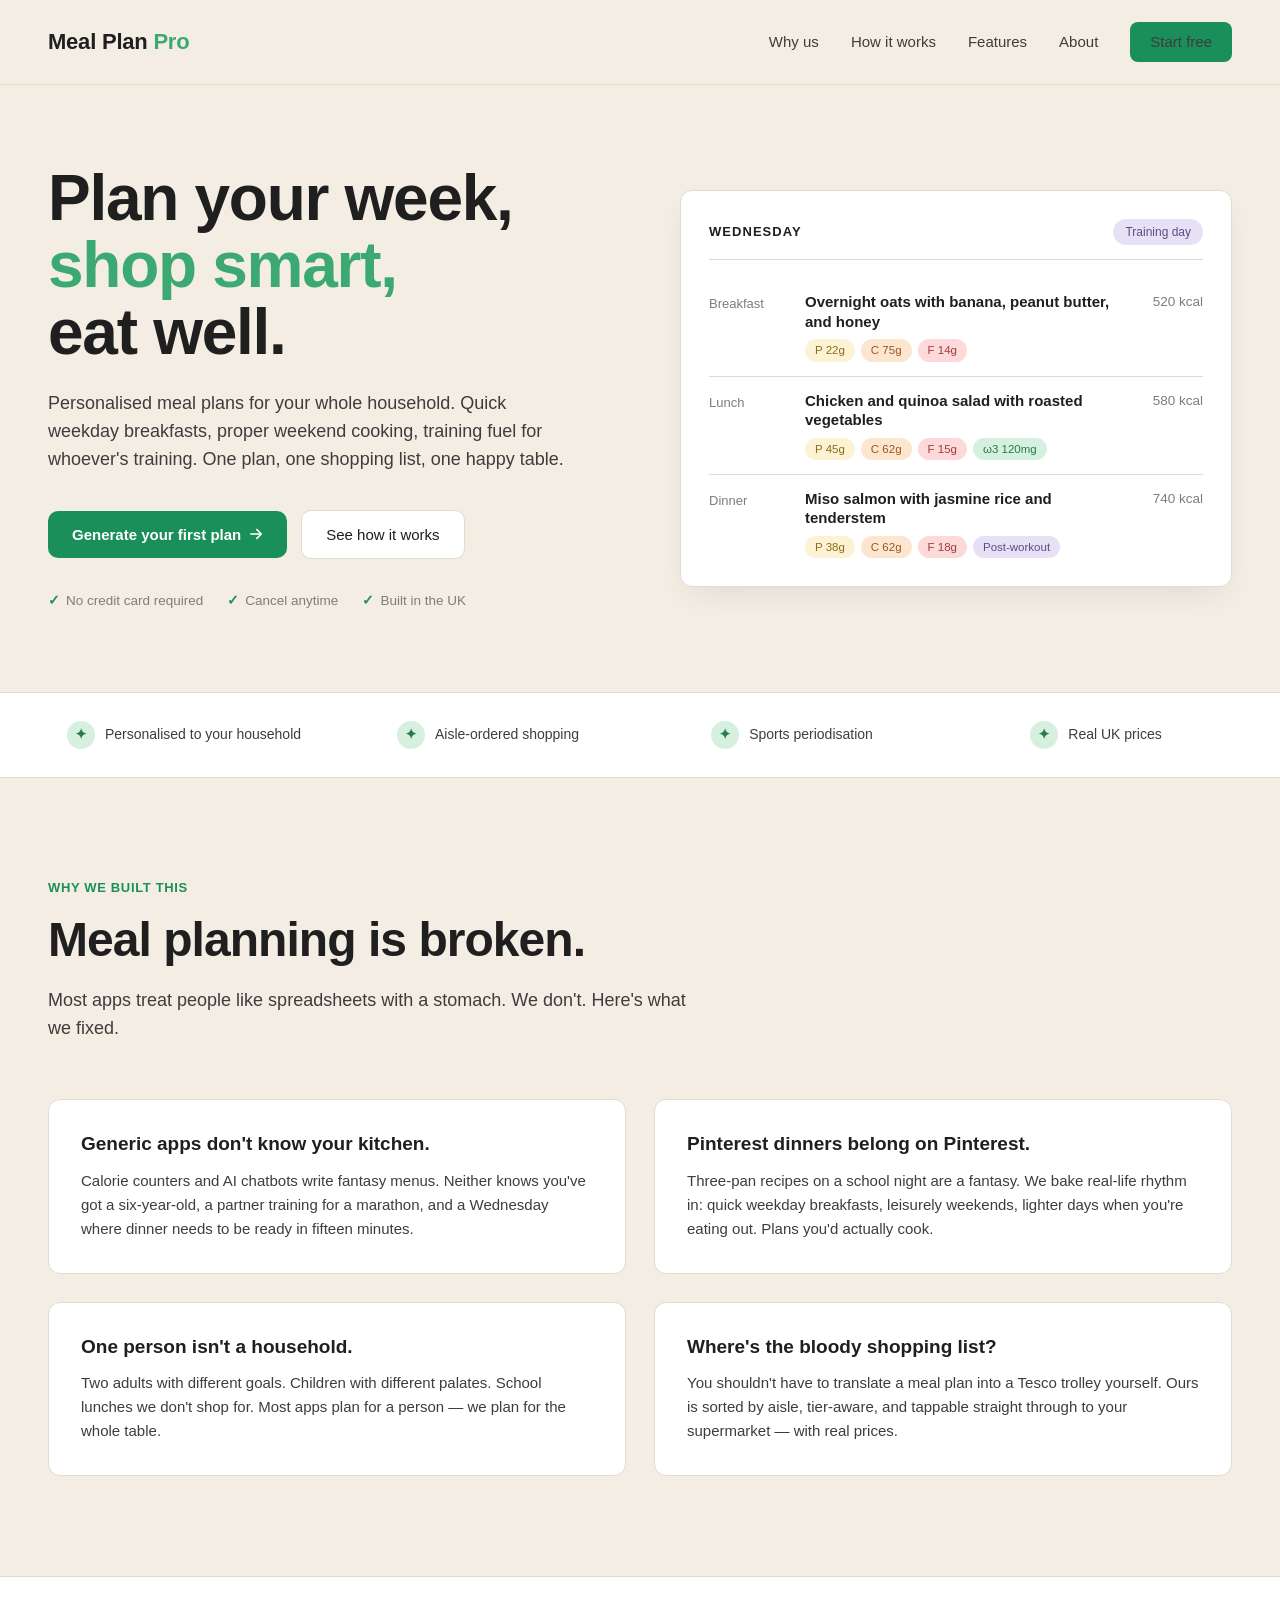
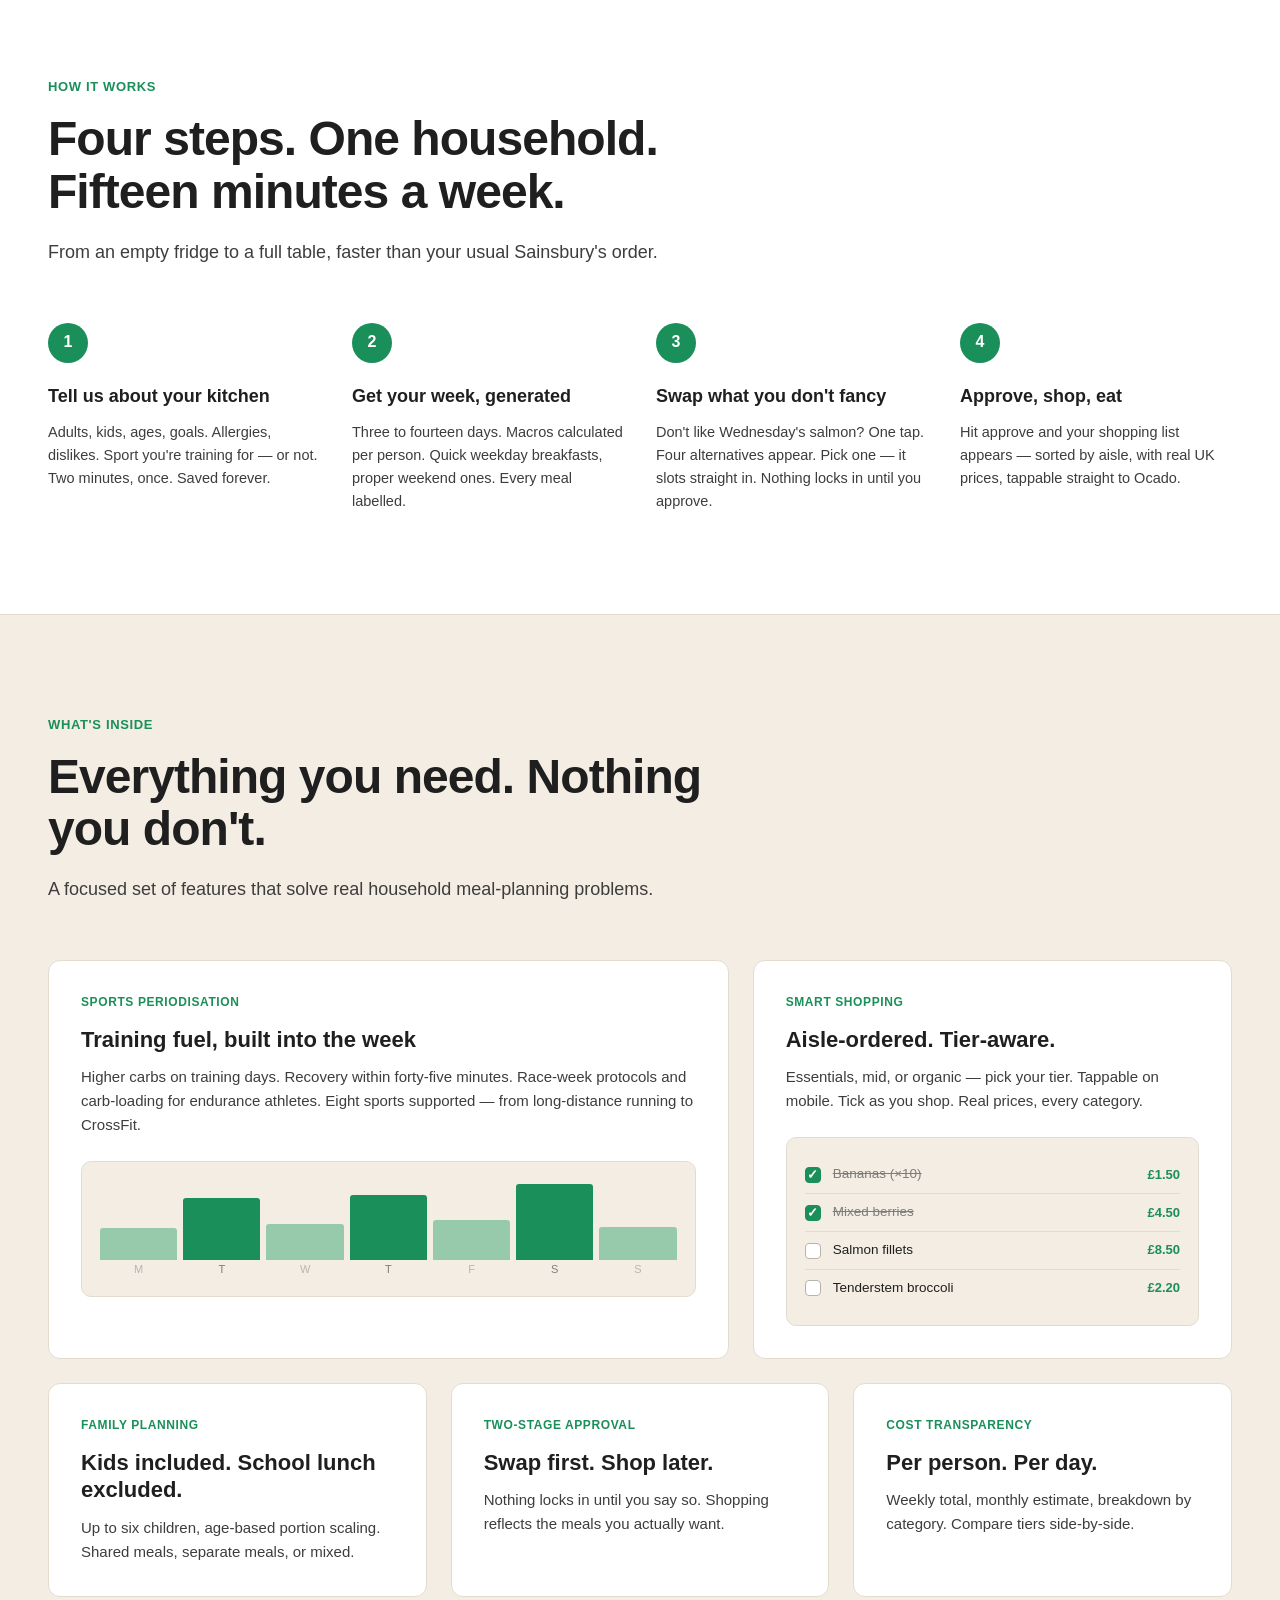
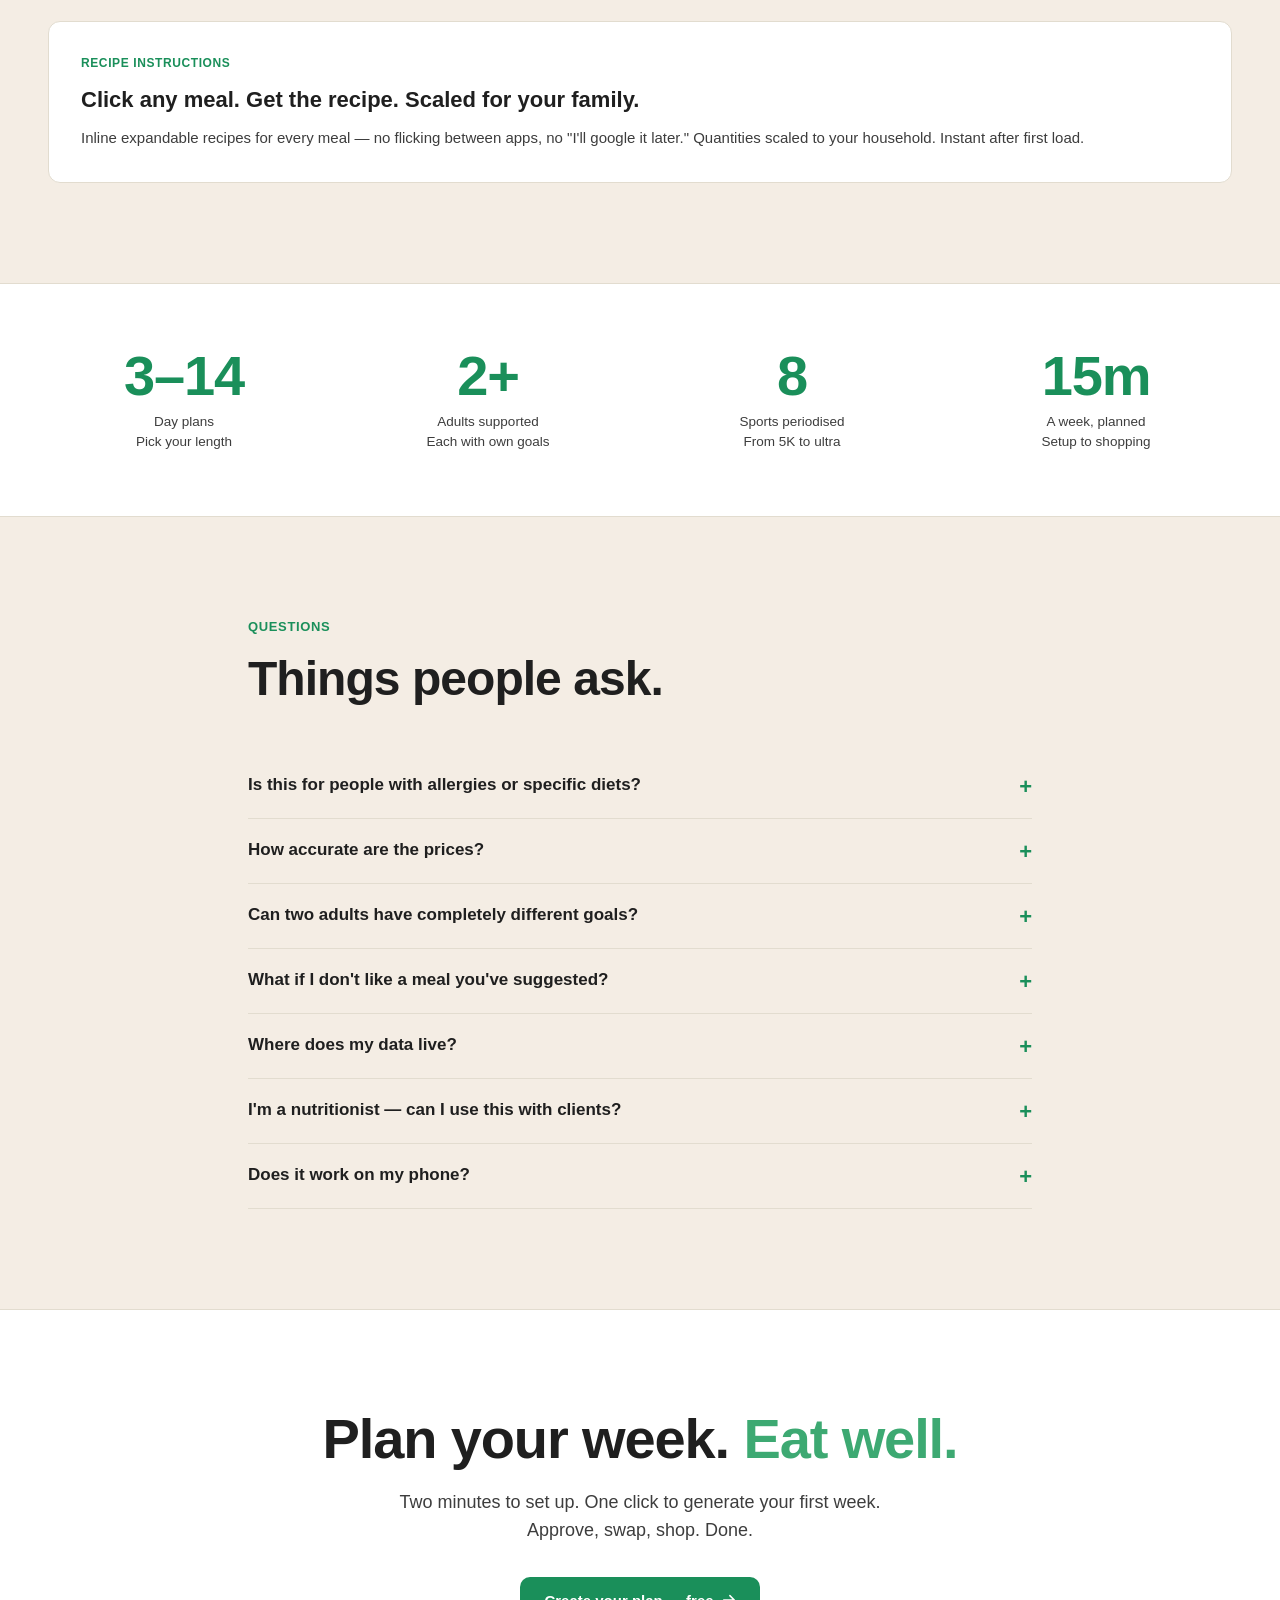
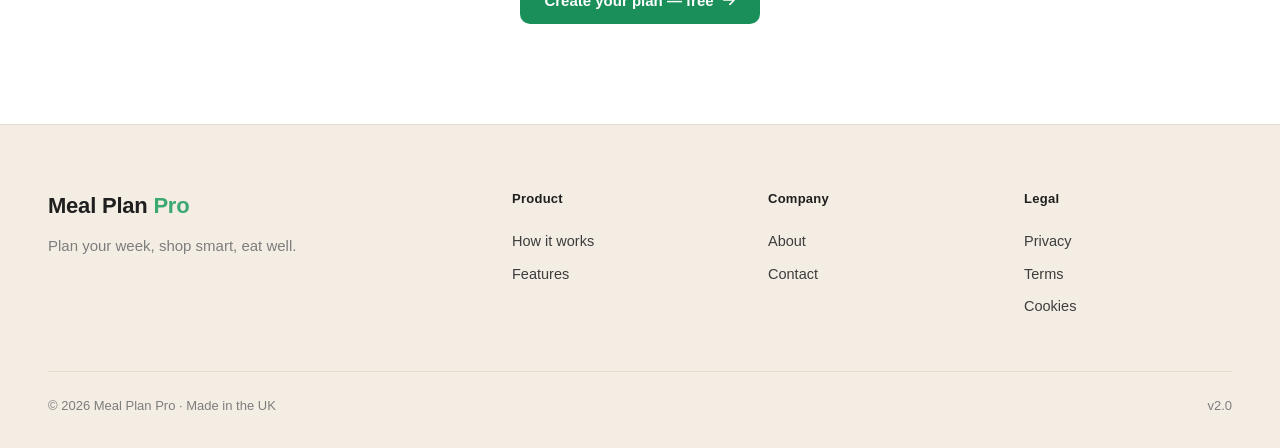
==== index.html @ d44e3ed5 "Add files via upload Initial Marketing Site" ====
<!DOCTYPE html>
<html lang="en-GB">
<head>
<meta charset="UTF-8">
<meta name="viewport" content="width=device-width, initial-scale=1.0">
<title>Meal Plan Pro — Plan your week, shop smart, eat well</title>
<style>
  :root {
    --green-primary: #1a8f5a;
    --green-primary-dark: #15784a;
    --green-accent: #3da972;
    --cream: #f4ede4;
    --cream-deep: #ebe1d2;
    --white: #ffffff;
    --ink: #1f1f1f;
    --ink-soft: #3d3d3d;
    --grey: #7d7d7d;
    --grey-light: #b8b3a9;
    --rule: #e2dccf;
    --chip-protein: #fdf3d4;
    --chip-protein-text: #8a6d1a;
    --chip-carbs: #fde6cf;
    --chip-carbs-text: #9b561e;
    --chip-fat: #fdd9d9;
    --chip-fat-text: #9c3e3e;
    --chip-omega: #d6f0e0;
    --chip-omega-text: #2a7a4d;
    --chip-tag: #e6e1f5;
    --chip-tag-text: #5b4d8a;
  }

  * { box-sizing: border-box; margin: 0; padding: 0; }
  html { scroll-behavior: smooth; }

  body {
    font-family: "Segoe UI", -apple-system, BlinkMacSystemFont, "Helvetica Neue", Arial, sans-serif;
    background: var(--cream);
    color: var(--ink);
    line-height: 1.55;
    font-size: 16px;
    overflow-x: hidden;
  }

  header {
    border-bottom: 1px solid var(--rule);
    padding: 22px 48px;
    display: flex;
    justify-content: space-between;
    align-items: center;
    position: sticky;
    top: 0;
    z-index: 50;
    backdrop-filter: blur(8px);
    background: rgba(244, 237, 228, 0.94);
  }

  .logo {
    font-size: 22px;
    font-weight: 700;
    letter-spacing: -0.01em;
    color: var(--ink);
    text-decoration: none;
  }
  .logo span { color: var(--green-accent); }

  .nav-links {
    display: flex;
    gap: 32px;
    align-items: center;
  }

  .nav-links a {
    color: var(--ink-soft);
    text-decoration: none;
    font-size: 15px;
    font-weight: 500;
    transition: color 0.2s;
  }

  .nav-links a:hover { color: var(--green-primary); }

  .btn-primary {
    background: var(--green-primary);
    color: var(--white);
    padding: 10px 20px;
    border-radius: 8px;
    text-decoration: none;
    font-size: 14.5px;
    font-weight: 600;
    transition: background 0.2s;
    display: inline-flex;
    align-items: center;
    gap: 8px;
    border: none;
    cursor: pointer;
    line-height: 1.3;
  }

  .btn-primary:hover { background: var(--green-primary-dark); }

  .btn-secondary {
    background: var(--white);
    color: var(--ink);
    padding: 10px 20px;
    border-radius: 8px;
    text-decoration: none;
    font-size: 14.5px;
    font-weight: 500;
    transition: border-color 0.2s, color 0.2s;
    display: inline-flex;
    align-items: center;
    gap: 8px;
    border: 1px solid var(--rule);
    line-height: 1.3;
  }

  .btn-secondary:hover {
    border-color: var(--green-primary);
    color: var(--green-primary);
  }

  .btn-primary.lg { padding: 14px 24px; font-size: 15px; border-radius: 10px; }
  .btn-secondary.lg { padding: 14px 24px; font-size: 15px; border-radius: 10px; }

  /* HERO */
  .hero {
    padding: 80px 48px;
    max-width: 1280px;
    margin: 0 auto;
    display: grid;
    grid-template-columns: 1fr 1fr;
    gap: 80px;
    align-items: center;
  }

  .hero h1 {
    font-size: clamp(40px, 5.5vw, 64px);
    font-weight: 700;
    line-height: 1.05;
    letter-spacing: -0.02em;
    margin-bottom: 24px;
    color: var(--ink);
  }

  .hero h1 .accent { color: var(--green-accent); }

  .hero-lede {
    font-size: 18px;
    line-height: 1.55;
    color: var(--ink-soft);
    margin-bottom: 36px;
    max-width: 520px;
  }

  .hero-cta-row {
    display: flex;
    gap: 14px;
    align-items: center;
    flex-wrap: wrap;
    margin-bottom: 32px;
  }

  .hero-trust {
    display: flex;
    gap: 24px;
    flex-wrap: wrap;
    font-size: 13.5px;
    color: var(--grey);
  }

  .hero-trust span { display: inline-flex; align-items: center; gap: 6px; }
  .hero-trust span::before { content: "✓"; color: var(--green-primary); font-weight: 700; }

  .hero-mockup {
    background: var(--white);
    border-radius: 12px;
    border: 1px solid var(--rule);
    padding: 28px;
    box-shadow: 0 12px 32px -12px rgba(31, 31, 31, 0.12);
  }

  .mockup-day-header {
    display: flex;
    justify-content: space-between;
    align-items: center;
    padding-bottom: 14px;
    margin-bottom: 18px;
    border-bottom: 1px solid var(--rule);
  }

  .mockup-day-name {
    font-size: 13px;
    font-weight: 700;
    letter-spacing: 0.08em;
    color: var(--ink);
    text-transform: uppercase;
  }

  .mockup-tag {
    background: var(--chip-tag);
    color: var(--chip-tag-text);
    padding: 4px 12px;
    border-radius: 999px;
    font-size: 12px;
    font-weight: 500;
  }

  .mockup-meal {
    padding: 14px 0;
    border-bottom: 1px solid var(--rule);
    display: grid;
    grid-template-columns: 80px 1fr auto;
    gap: 16px;
    align-items: start;
  }

  .mockup-meal:last-child { border-bottom: none; padding-bottom: 0; }

  .mockup-meal-slot {
    font-size: 13px;
    color: var(--grey);
    padding-top: 2px;
  }

  .mockup-meal-name {
    font-size: 15px;
    font-weight: 600;
    color: var(--ink);
    line-height: 1.3;
    margin-bottom: 8px;
  }

  .mockup-chips {
    display: flex;
    gap: 6px;
    flex-wrap: wrap;
  }

  .chip {
    padding: 3px 10px;
    border-radius: 999px;
    font-size: 11.5px;
    font-weight: 500;
    line-height: 1.4;
  }

  .chip.protein { background: var(--chip-protein); color: var(--chip-protein-text); }
  .chip.carbs { background: var(--chip-carbs); color: var(--chip-carbs-text); }
  .chip.fat { background: var(--chip-fat); color: var(--chip-fat-text); }
  .chip.omega { background: var(--chip-omega); color: var(--chip-omega-text); }
  .chip.tag { background: var(--chip-tag); color: var(--chip-tag-text); }

  .mockup-kcal {
    font-size: 13.5px;
    color: var(--grey);
    white-space: nowrap;
  }

  /* VALUE PROPS */
  .value-props {
    background: var(--white);
    border-top: 1px solid var(--rule);
    border-bottom: 1px solid var(--rule);
    padding: 28px 48px;
  }

  .value-props-inner {
    max-width: 1280px;
    margin: 0 auto;
    display: grid;
    grid-template-columns: repeat(4, 1fr);
    gap: 32px;
  }

  .value-prop {
    display: flex;
    align-items: center;
    justify-content: center;
    gap: 10px;
    font-size: 14px;
    color: var(--ink-soft);
    font-weight: 500;
  }

  .value-prop-icon {
    width: 28px;
    height: 28px;
    border-radius: 50%;
    background: var(--chip-omega);
    color: var(--chip-omega-text);
    display: flex;
    align-items: center;
    justify-content: center;
    font-weight: 700;
    font-size: 14px;
    flex-shrink: 0;
  }

  /* SECTION COMMON */
  .section-eyebrow {
    font-size: 13px;
    font-weight: 600;
    color: var(--green-primary);
    letter-spacing: 0.05em;
    margin-bottom: 16px;
    text-transform: uppercase;
  }

  .problem h2,
  .how h2,
  .features h2,
  .faq h2 {
    font-size: clamp(32px, 4vw, 48px);
    font-weight: 700;
    line-height: 1.1;
    letter-spacing: -0.02em;
    margin-bottom: 20px;
    max-width: 720px;
    color: var(--ink);
  }

  .section-lede {
    font-size: 18px;
    line-height: 1.55;
    color: var(--ink-soft);
    margin-bottom: 56px;
    max-width: 640px;
  }

  /* PROBLEM */
  .problem {
    padding: 100px 48px;
    max-width: 1280px;
    margin: 0 auto;
  }

  .problem-grid {
    display: grid;
    grid-template-columns: repeat(2, 1fr);
    gap: 28px;
  }

  .problem-card {
    background: var(--white);
    border: 1px solid var(--rule);
    border-radius: 12px;
    padding: 32px;
    transition: transform 0.3s, box-shadow 0.3s;
  }

  .problem-card:hover {
    transform: translateY(-2px);
    box-shadow: 0 8px 24px -10px rgba(31, 31, 31, 0.1);
  }

  .problem-card h3 {
    font-size: 19px;
    font-weight: 600;
    line-height: 1.3;
    margin-bottom: 12px;
    color: var(--ink);
  }

  .problem-card p {
    font-size: 15px;
    line-height: 1.6;
    color: var(--ink-soft);
  }

  /* HOW */
  .how {
    padding: 100px 48px;
    background: var(--white);
    border-top: 1px solid var(--rule);
    border-bottom: 1px solid var(--rule);
  }

  .how-inner {
    max-width: 1280px;
    margin: 0 auto;
  }

  .steps {
    display: grid;
    grid-template-columns: repeat(4, 1fr);
    gap: 32px;
  }

  .step-num {
    width: 40px;
    height: 40px;
    border-radius: 50%;
    background: var(--green-primary);
    color: var(--white);
    display: flex;
    align-items: center;
    justify-content: center;
    font-weight: 700;
    font-size: 16px;
    margin-bottom: 20px;
  }

  .step h3 {
    font-size: 18px;
    font-weight: 600;
    margin-bottom: 10px;
    color: var(--ink);
  }

  .step p {
    font-size: 14.5px;
    line-height: 1.6;
    color: var(--ink-soft);
  }

  /* FEATURES */
  .features {
    padding: 100px 48px;
    max-width: 1280px;
    margin: 0 auto;
  }

  .features-grid {
    display: grid;
    grid-template-columns: repeat(12, 1fr);
    gap: 24px;
  }

  .feature {
    background: var(--white);
    border: 1px solid var(--rule);
    border-radius: 12px;
    padding: 32px;
    transition: transform 0.3s, box-shadow 0.3s;
  }

  .feature:hover {
    transform: translateY(-2px);
    box-shadow: 0 8px 24px -10px rgba(31, 31, 31, 0.1);
  }

  .feature.large { grid-column: span 7; }
  .feature.medium { grid-column: span 5; }
  .feature.full { grid-column: span 12; }
  .feature.third { grid-column: span 4; }

  .feature-eyebrow {
    font-size: 12px;
    font-weight: 600;
    color: var(--green-primary);
    letter-spacing: 0.05em;
    text-transform: uppercase;
    margin-bottom: 14px;
  }

  .feature h3 {
    font-size: 22px;
    font-weight: 600;
    line-height: 1.25;
    margin-bottom: 12px;
    color: var(--ink);
  }

  .feature p {
    font-size: 15px;
    line-height: 1.6;
    color: var(--ink-soft);
  }

  .feature-visual {
    margin-top: 24px;
    padding: 18px;
    background: var(--cream);
    border-radius: 10px;
    border: 1px solid var(--rule);
  }

  .shop-mini-row {
    display: flex;
    align-items: center;
    gap: 12px;
    padding: 8px 0;
    border-bottom: 1px solid var(--rule);
    font-size: 13.5px;
  }

  .shop-mini-row:last-child { border-bottom: none; }

  .shop-mini-check {
    width: 16px;
    height: 16px;
    border: 1.5px solid var(--grey-light);
    border-radius: 4px;
    flex-shrink: 0;
    background: var(--white);
  }

  .shop-mini-check.checked {
    background: var(--green-primary);
    border-color: var(--green-primary);
    position: relative;
  }

  .shop-mini-check.checked::after {
    content: "✓";
    position: absolute;
    top: -3px;
    left: 1px;
    color: white;
    font-size: 13px;
    font-weight: 700;
  }

  .shop-mini-name {
    flex: 1;
    color: var(--ink);
    font-weight: 500;
  }

  .shop-mini-row.checked .shop-mini-name {
    text-decoration: line-through;
    color: var(--grey);
  }

  .shop-mini-price {
    color: var(--green-primary);
    font-weight: 600;
    font-size: 13px;
  }

  .macro-bars {
    display: grid;
    grid-template-columns: repeat(7, 1fr);
    gap: 6px;
    align-items: end;
    height: 80px;
    margin-bottom: 18px;
  }

  .macro-bar {
    background: var(--green-accent);
    border-radius: 3px 3px 0 0;
    opacity: 0.5;
    position: relative;
  }

  .macro-bar.training {
    background: var(--green-primary);
    opacity: 1;
  }

  .macro-bar::after {
    content: attr(data-day);
    position: absolute;
    bottom: -18px;
    left: 50%;
    transform: translateX(-50%);
    font-size: 11px;
    color: var(--grey);
  }

  /* PROOF */
  .proof {
    background: var(--white);
    border-top: 1px solid var(--rule);
    border-bottom: 1px solid var(--rule);
    padding: 64px 48px;
  }

  .proof-grid {
    max-width: 1280px;
    margin: 0 auto;
    display: grid;
    grid-template-columns: repeat(4, 1fr);
    gap: 32px;
  }

  .stat {
    text-align: center;
  }

  .stat-num {
    font-size: clamp(40px, 4.5vw, 56px);
    font-weight: 700;
    line-height: 1;
    color: var(--green-primary);
    margin-bottom: 8px;
    letter-spacing: -0.02em;
  }

  .stat-label {
    font-size: 13.5px;
    color: var(--ink-soft);
    line-height: 1.5;
  }

  /* FAQ */
  .faq {
    padding: 100px 48px;
    max-width: 880px;
    margin: 0 auto;
  }

  .faq-list {
    margin-top: 48px;
  }

  .faq-item {
    border-bottom: 1px solid var(--rule);
    padding: 20px 0;
    cursor: pointer;
  }

  .faq-q {
    display: flex;
    justify-content: space-between;
    align-items: flex-start;
    gap: 24px;
    font-size: 17px;
    font-weight: 600;
    line-height: 1.3;
    color: var(--ink);
  }

  .faq-q-toggle {
    color: var(--green-primary);
    font-size: 22px;
    flex-shrink: 0;
    transition: transform 0.2s;
    line-height: 1;
    margin-top: 2px;
  }

  .faq-item.open .faq-q-toggle { transform: rotate(45deg); }

  .faq-a {
    max-height: 0;
    overflow: hidden;
    transition: max-height 0.3s ease, padding 0.3s ease;
    font-size: 15px;
    line-height: 1.65;
    color: var(--ink-soft);
  }

  .faq-item.open .faq-a {
    max-height: 400px;
    padding-top: 14px;
  }

  /* CTA */
  .cta {
    padding: 100px 48px;
    text-align: center;
    background: var(--white);
    border-top: 1px solid var(--rule);
  }

  .cta-inner {
    max-width: 720px;
    margin: 0 auto;
  }

  .cta h2 {
    font-size: clamp(36px, 4.5vw, 56px);
    font-weight: 700;
    line-height: 1.05;
    letter-spacing: -0.02em;
    margin-bottom: 20px;
    color: var(--ink);
  }

  .cta h2 .accent { color: var(--green-accent); }

  .cta p {
    font-size: 18px;
    line-height: 1.55;
    color: var(--ink-soft);
    margin-bottom: 32px;
    max-width: 540px;
    margin-left: auto;
    margin-right: auto;
  }

  /* FOOTER */
  footer {
    padding: 64px 48px 32px;
    background: var(--cream);
    border-top: 1px solid var(--rule);
  }

  .footer-inner {
    max-width: 1280px;
    margin: 0 auto;
    display: grid;
    grid-template-columns: 2fr 1fr 1fr 1fr;
    gap: 48px;
    margin-bottom: 48px;
  }

  .footer-brand {
    font-size: 22px;
    font-weight: 700;
    letter-spacing: -0.01em;
    margin-bottom: 12px;
  }
  .footer-brand span { color: var(--green-accent); }

  .footer-tagline {
    font-size: 15px;
    color: var(--grey);
    max-width: 280px;
    line-height: 1.5;
  }

  .footer-col h5 {
    font-size: 13px;
    font-weight: 600;
    color: var(--ink);
    margin-bottom: 16px;
    letter-spacing: 0.02em;
  }

  .footer-col a {
    display: block;
    color: var(--ink-soft);
    text-decoration: none;
    font-size: 14.5px;
    padding: 5px 0;
    transition: color 0.2s;
  }

  .footer-col a:hover { color: var(--green-primary); }

  .footer-bottom {
    max-width: 1280px;
    margin: 0 auto;
    padding-top: 24px;
    border-top: 1px solid var(--rule);
    display: flex;
    justify-content: space-between;
    flex-wrap: wrap;
    gap: 12px;
    font-size: 13px;
    color: var(--grey);
  }

  /* RESPONSIVE */
  @media (max-width: 900px) {
    header { padding: 16px 24px; }
    .nav-links { gap: 12px; }
    .nav-links a:not(.btn-primary) { display: none; }
    .hero { grid-template-columns: 1fr; gap: 48px; padding: 56px 24px; }
    .value-props { padding: 24px; }
    .value-props-inner { grid-template-columns: repeat(2, 1fr); gap: 16px; }
    .problem, .features, .faq { padding: 64px 24px; }
    .how { padding: 64px 24px; }
    .problem-grid { grid-template-columns: 1fr; gap: 16px; }
    .steps { grid-template-columns: 1fr; gap: 32px; }
    .features-grid { grid-template-columns: 1fr; }
    .feature.large, .feature.medium, .feature.full, .feature.third { grid-column: span 1; }
    .proof-grid { grid-template-columns: repeat(2, 1fr); gap: 24px; }
    .cta { padding: 64px 24px; }
    .footer-inner { grid-template-columns: 1fr 1fr; gap: 32px; }
    footer { padding: 48px 24px 32px; }
    .mockup-meal { grid-template-columns: 70px 1fr; }
    .mockup-kcal { grid-column: 2; padding-top: 6px; }
  }

  @media (max-width: 500px) {
    .footer-inner { grid-template-columns: 1fr; }
    .proof-grid { grid-template-columns: 1fr; gap: 32px; }
  }
</style>
</head>
<body>

<header>
  <a href="index.html" class="logo">Meal Plan <span>Pro</span></a>
  <nav class="nav-links">
    <a href="#problem">Why us</a>
    <a href="how-it-works.html">How it works</a>
    <a href="#features">Features</a>
    <a href="about.html">About</a>
    <a href="https://meal-plan-frontend-4tsb.onrender.com" class="btn-primary">Start free</a>
  </nav>
</header>

<section class="hero">
  <div>
    <h1>Plan your week,<br><span class="accent">shop smart,</span><br>eat well.</h1>
    <p class="hero-lede">
      Personalised meal plans for your whole household. Quick weekday breakfasts, proper weekend cooking, training fuel for whoever's training. One plan, one shopping list, one happy table.
    </p>
    <div class="hero-cta-row">
      <a href="https://meal-plan-frontend-4tsb.onrender.com" class="btn-primary lg">
        Generate your first plan
        <svg width="14" height="14" viewBox="0 0 16 16" fill="none">
          <path d="M2 8h12M9 3l5 5-5 5" stroke="currentColor" stroke-width="1.8" stroke-linecap="round" stroke-linejoin="round"/>
        </svg>
      </a>
      <a href="how-it-works.html" class="btn-secondary lg">See how it works</a>
    </div>
    <div class="hero-trust">
      <span>No credit card required</span>
      <span>Cancel anytime</span>
      <span>Built in the UK</span>
    </div>
  </div>

  <div class="hero-mockup">
    <div class="mockup-day-header">
      <div class="mockup-day-name">Wednesday</div>
      <div class="mockup-tag">Training day</div>
    </div>

    <div class="mockup-meal">
      <div class="mockup-meal-slot">Breakfast</div>
      <div>
        <div class="mockup-meal-name">Overnight oats with banana, peanut butter, and honey</div>
        <div class="mockup-chips">
          <div class="chip protein">P 22g</div>
          <div class="chip carbs">C 75g</div>
          <div class="chip fat">F 14g</div>
        </div>
      </div>
      <div class="mockup-kcal">520 kcal</div>
    </div>

    <div class="mockup-meal">
      <div class="mockup-meal-slot">Lunch</div>
      <div>
        <div class="mockup-meal-name">Chicken and quinoa salad with roasted vegetables</div>
        <div class="mockup-chips">
          <div class="chip protein">P 45g</div>
          <div class="chip carbs">C 62g</div>
          <div class="chip fat">F 15g</div>
          <div class="chip omega">ω3 120mg</div>
        </div>
      </div>
      <div class="mockup-kcal">580 kcal</div>
    </div>

    <div class="mockup-meal">
      <div class="mockup-meal-slot">Dinner</div>
      <div>
        <div class="mockup-meal-name">Miso salmon with jasmine rice and tenderstem</div>
        <div class="mockup-chips">
          <div class="chip protein">P 38g</div>
          <div class="chip carbs">C 62g</div>
          <div class="chip fat">F 18g</div>
          <div class="chip tag">Post-workout</div>
        </div>
      </div>
      <div class="mockup-kcal">740 kcal</div>
    </div>
  </div>
</section>

<section class="value-props">
  <div class="value-props-inner">
    <div class="value-prop">
      <div class="value-prop-icon">✦</div>
      <span>Personalised to your household</span>
    </div>
    <div class="value-prop">
      <div class="value-prop-icon">✦</div>
      <span>Aisle-ordered shopping</span>
    </div>
    <div class="value-prop">
      <div class="value-prop-icon">✦</div>
      <span>Sports periodisation</span>
    </div>
    <div class="value-prop">
      <div class="value-prop-icon">✦</div>
      <span>Real UK prices</span>
    </div>
  </div>
</section>

<section class="problem" id="problem">
  <div class="section-eyebrow">Why we built this</div>
  <h2>Meal planning is broken.</h2>
  <p class="section-lede">Most apps treat people like spreadsheets with a stomach. We don't. Here's what we fixed.</p>

  <div class="problem-grid">
    <div class="problem-card">
      <h3>Generic apps don't know your kitchen.</h3>
      <p>Calorie counters and AI chatbots write fantasy menus. Neither knows you've got a six-year-old, a partner training for a marathon, and a Wednesday where dinner needs to be ready in fifteen minutes.</p>
    </div>
    <div class="problem-card">
      <h3>Pinterest dinners belong on Pinterest.</h3>
      <p>Three-pan recipes on a school night are a fantasy. We bake real-life rhythm in: quick weekday breakfasts, leisurely weekends, lighter days when you're eating out. Plans you'd actually cook.</p>
    </div>
    <div class="problem-card">
      <h3>One person isn't a household.</h3>
      <p>Two adults with different goals. Children with different palates. School lunches we don't shop for. Most apps plan for a person — we plan for the whole table.</p>
    </div>
    <div class="problem-card">
      <h3>Where's the bloody shopping list?</h3>
      <p>You shouldn't have to translate a meal plan into a Tesco trolley yourself. Ours is sorted by aisle, tier-aware, and tappable straight through to your supermarket — with real prices.</p>
    </div>
  </div>
</section>

<section class="how" id="how">
  <div class="how-inner">
    <div class="section-eyebrow">How it works</div>
    <h2>Four steps. One household. Fifteen minutes a week.</h2>
    <p class="section-lede">From an empty fridge to a full table, faster than your usual Sainsbury's order.</p>

    <div class="steps">
      <div class="step">
        <div class="step-num">1</div>
        <h3>Tell us about your kitchen</h3>
        <p>Adults, kids, ages, goals. Allergies, dislikes. Sport you're training for — or not. Two minutes, once. Saved forever.</p>
      </div>
      <div class="step">
        <div class="step-num">2</div>
        <h3>Get your week, generated</h3>
        <p>Three to fourteen days. Macros calculated per person. Quick weekday breakfasts, proper weekend ones. Every meal labelled.</p>
      </div>
      <div class="step">
        <div class="step-num">3</div>
        <h3>Swap what you don't fancy</h3>
        <p>Don't like Wednesday's salmon? One tap. Four alternatives appear. Pick one — it slots straight in. Nothing locks in until you approve.</p>
      </div>
      <div class="step">
        <div class="step-num">4</div>
        <h3>Approve, shop, eat</h3>
        <p>Hit approve and your shopping list appears — sorted by aisle, with real UK prices, tappable straight to Ocado.</p>
      </div>
    </div>
  </div>
</section>

<section class="features" id="features">
  <div class="section-eyebrow">What's inside</div>
  <h2>Everything you need. Nothing you don't.</h2>
  <p class="section-lede">A focused set of features that solve real household meal-planning problems.</p>

  <div class="features-grid">
    <div class="feature large">
      <div class="feature-eyebrow">Sports periodisation</div>
      <h3>Training fuel, built into the week</h3>
      <p>Higher carbs on training days. Recovery within forty-five minutes. Race-week protocols and carb-loading for endurance athletes. Eight sports supported — from long-distance running to CrossFit.</p>
      <div class="feature-visual">
        <div class="macro-bars">
          <div class="macro-bar" style="height: 40%;" data-day="M"></div>
          <div class="macro-bar training" style="height: 78%;" data-day="T"></div>
          <div class="macro-bar" style="height: 45%;" data-day="W"></div>
          <div class="macro-bar training" style="height: 82%;" data-day="T"></div>
          <div class="macro-bar" style="height: 50%;" data-day="F"></div>
          <div class="macro-bar training" style="height: 95%;" data-day="S"></div>
          <div class="macro-bar" style="height: 42%;" data-day="S"></div>
        </div>
      </div>
    </div>

    <div class="feature medium">
      <div class="feature-eyebrow">Smart shopping</div>
      <h3>Aisle-ordered. Tier-aware.</h3>
      <p>Essentials, mid, or organic — pick your tier. Tappable on mobile. Tick as you shop. Real prices, every category.</p>
      <div class="feature-visual">
        <div class="shop-mini-row checked">
          <div class="shop-mini-check checked"></div>
          <div class="shop-mini-name">Bananas (×10)</div>
          <div class="shop-mini-price">£1.50</div>
        </div>
        <div class="shop-mini-row checked">
          <div class="shop-mini-check checked"></div>
          <div class="shop-mini-name">Mixed berries</div>
          <div class="shop-mini-price">£4.50</div>
        </div>
        <div class="shop-mini-row">
          <div class="shop-mini-check"></div>
          <div class="shop-mini-name">Salmon fillets</div>
          <div class="shop-mini-price">£8.50</div>
        </div>
        <div class="shop-mini-row">
          <div class="shop-mini-check"></div>
          <div class="shop-mini-name">Tenderstem broccoli</div>
          <div class="shop-mini-price">£2.20</div>
        </div>
      </div>
    </div>

    <div class="feature third">
      <div class="feature-eyebrow">Family planning</div>
      <h3>Kids included. School lunch excluded.</h3>
      <p>Up to six children, age-based portion scaling. Shared meals, separate meals, or mixed.</p>
    </div>

    <div class="feature third">
      <div class="feature-eyebrow">Two-stage approval</div>
      <h3>Swap first. Shop later.</h3>
      <p>Nothing locks in until you say so. Shopping reflects the meals you actually want.</p>
    </div>

    <div class="feature third">
      <div class="feature-eyebrow">Cost transparency</div>
      <h3>Per person. Per day.</h3>
      <p>Weekly total, monthly estimate, breakdown by category. Compare tiers side-by-side.</p>
    </div>

    <div class="feature full">
      <div class="feature-eyebrow">Recipe instructions</div>
      <h3>Click any meal. Get the recipe. Scaled for your family.</h3>
      <p>Inline expandable recipes for every meal — no flicking between apps, no "I'll google it later." Quantities scaled to your household. Instant after first load.</p>
    </div>
  </div>
</section>

<section class="proof">
  <div class="proof-grid">
    <div class="stat">
      <div class="stat-num">3–14</div>
      <div class="stat-label">Day plans<br>Pick your length</div>
    </div>
    <div class="stat">
      <div class="stat-num">2+</div>
      <div class="stat-label">Adults supported<br>Each with own goals</div>
    </div>
    <div class="stat">
      <div class="stat-num">8</div>
      <div class="stat-label">Sports periodised<br>From 5K to ultra</div>
    </div>
    <div class="stat">
      <div class="stat-num">15m</div>
      <div class="stat-label">A week, planned<br>Setup to shopping</div>
    </div>
  </div>
</section>

<section class="faq">
  <div class="section-eyebrow">Questions</div>
  <h2>Things people ask.</h2>

  <div class="faq-list">
    <div class="faq-item">
      <div class="faq-q">
        <span>Is this for people with allergies or specific diets?</span>
        <span class="faq-q-toggle">+</span>
      </div>
      <div class="faq-a">Yes. Free-text allergies and dislikes go straight into the AI prompt — nothing gets included that you've said you can't or won't eat. We support common dietary patterns including vegetarian, pescatarian, gluten-free, dairy-free, and most combinations. We're not a substitute for clinical dietetic care for serious conditions like coeliac disease or severe allergies — for those, please work with a registered dietitian.</div>
    </div>
    <div class="faq-item">
      <div class="faq-q">
        <span>How accurate are the prices?</span>
        <span class="faq-q-toggle">+</span>
      </div>
      <div class="faq-a">Prices are estimates based on current UK supermarket data, broken down per person per day, weekly, and monthly. We show three tiers (essentials, mid, organic) so you can compare. Actual prices vary by retailer and time — what you see is a realistic ballpark, not a quote.</div>
    </div>
    <div class="faq-item">
      <div class="faq-q">
        <span>Can two adults have completely different goals?</span>
        <span class="faq-q-toggle">+</span>
      </div>
      <div class="faq-a">Yes. One of you can be marathon training while the other isn't. Each adult has their own calorie target, their own meals-per-day preference (2, 3, 4, or 5 plus snacks), and their own sports profile. Shopping quantities combine. Meals can be shared or independent.</div>
    </div>
    <div class="faq-item">
      <div class="faq-q">
        <span>What if I don't like a meal you've suggested?</span>
        <span class="faq-q-toggle">+</span>
      </div>
      <div class="faq-a">Tap "swap this meal" and four AI-generated alternatives appear within thirty seconds. Pick one and it replaces the original. Swap as many meals as you like before approving the plan. You can also heart meals you love so they're more likely to appear in future plans.</div>
    </div>
    <div class="faq-item">
      <div class="faq-q">
        <span>Where does my data live?</span>
        <span class="faq-q-toggle">+</span>
      </div>
      <div class="faq-a">In encrypted EU-region storage, GDPR compliant. Your account is protected with industry-standard authentication. We don't sell data. We don't run third-party advertising trackers. Your account, your household, your business.</div>
    </div>
    <div class="faq-item">
      <div class="faq-q">
        <span>I'm a nutritionist — can I use this with clients?</span>
        <span class="faq-q-toggle">+</span>
      </div>
      <div class="faq-a">Meal Plan Pro is built for households, not clinics. There's no audit trail, white-labelling, or multi-client dashboard — by design. If you need those, established practitioner platforms will serve you better. That said, plenty of practitioners recommend us to clients for use between sessions, or for the partner they're not formally treating.</div>
    </div>
    <div class="faq-item">
      <div class="faq-q">
        <span>Does it work on my phone?</span>
        <span class="faq-q-toggle">+</span>
      </div>
      <div class="faq-a">Yes. The whole experience is mobile-friendly — including a tappable shopping panel that slides up from the bottom so you can open items one by one without dealing with popup blockers. Works on iPhone Safari, Android Chrome, and everything in between.</div>
    </div>
  </div>
</section>

<section class="cta" id="cta">
  <div class="cta-inner">
    <h2>Plan your week. <span class="accent">Eat well.</span></h2>
    <p>Two minutes to set up. One click to generate your first week. Approve, swap, shop. Done.</p>
    <a href="https://meal-plan-frontend-4tsb.onrender.com" class="btn-primary lg">
      Create your plan — free
      <svg width="14" height="14" viewBox="0 0 16 16" fill="none">
        <path d="M2 8h12M9 3l5 5-5 5" stroke="currentColor" stroke-width="1.8" stroke-linecap="round" stroke-linejoin="round"/>
      </svg>
    </a>
  </div>
</section>

<footer>
  <div class="footer-inner">
    <div>
      <div class="footer-brand">Meal Plan <span>Pro</span></div>
      <div class="footer-tagline">Plan your week, shop smart, eat well.</div>
    </div>
    <div class="footer-col">
      <h5>Product</h5>
      <a href="how-it-works.html">How it works</a>
      <a href="#features">Features</a>
      
    </div>
    <div class="footer-col">
      <h5>Company</h5>
      <a href="about.html">About</a>
      <a href="#">Contact</a>
    </div>
    <div class="footer-col">
      <h5>Legal</h5>
      <a href="#">Privacy</a>
      <a href="#">Terms</a>
      <a href="#">Cookies</a>
    </div>
  </div>
  <div class="footer-bottom">
    <div>© 2026 Meal Plan Pro · Made in the UK</div>
    <div>v2.0</div>
  </div>
</footer>

<script>
  document.querySelectorAll('.faq-item').forEach(item => {
    item.addEventListener('click', () => {
      const wasOpen = item.classList.contains('open');
      document.querySelectorAll('.faq-item').forEach(i => i.classList.remove('open'));
      if (!wasOpen) item.classList.add('open');
    });
  });
</script>

</body>
</html>
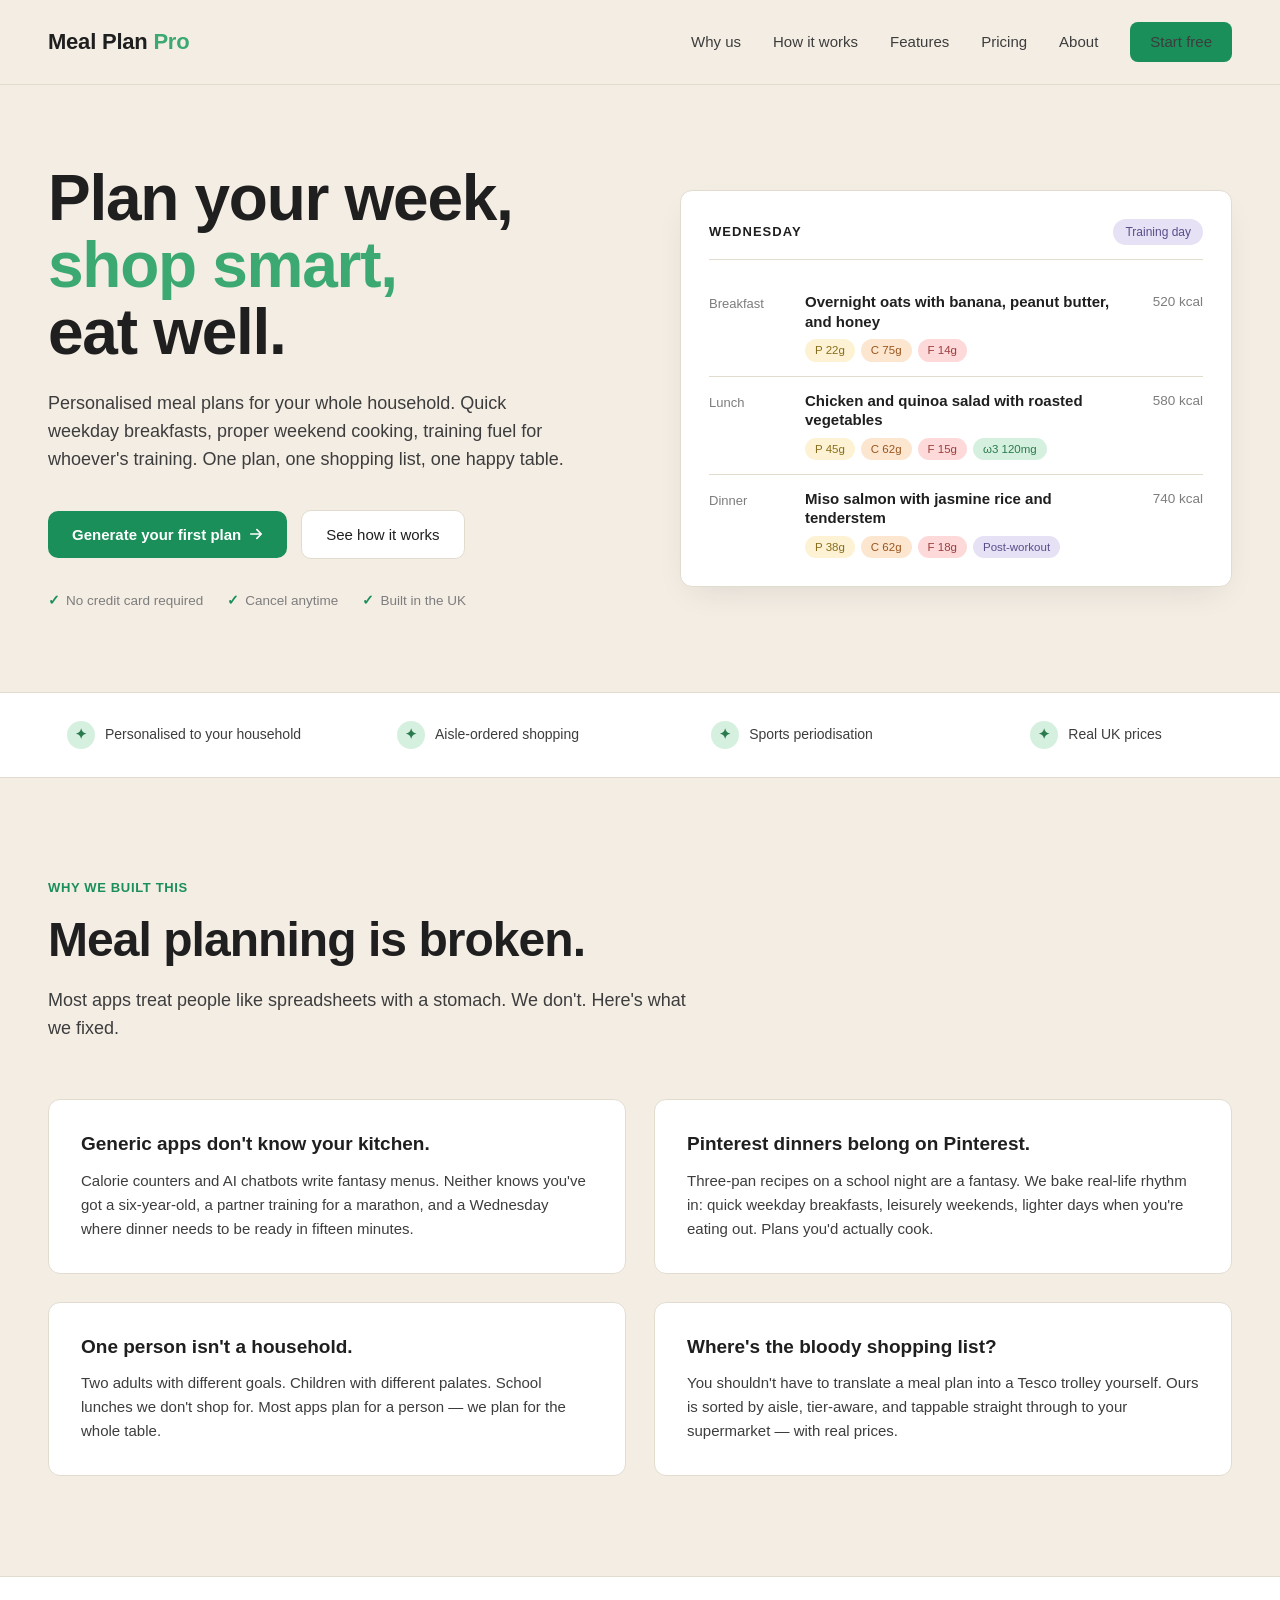
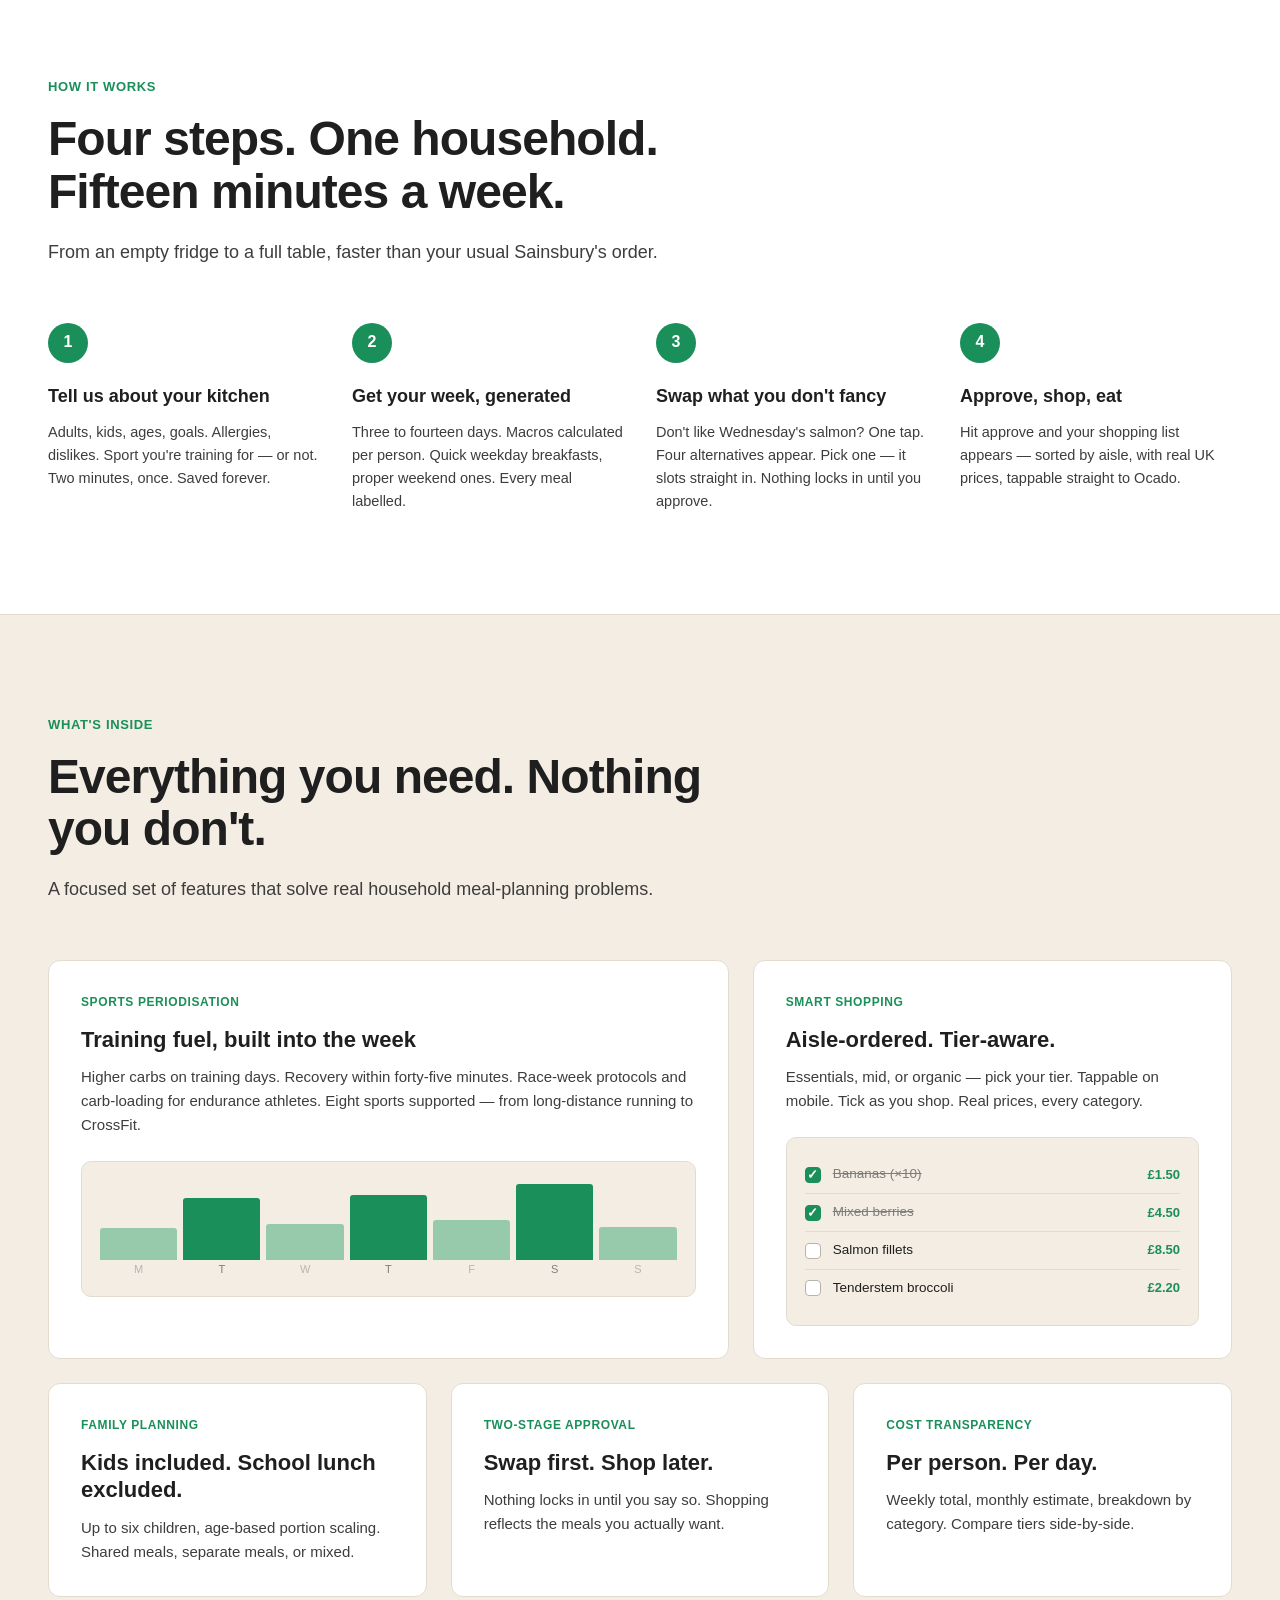
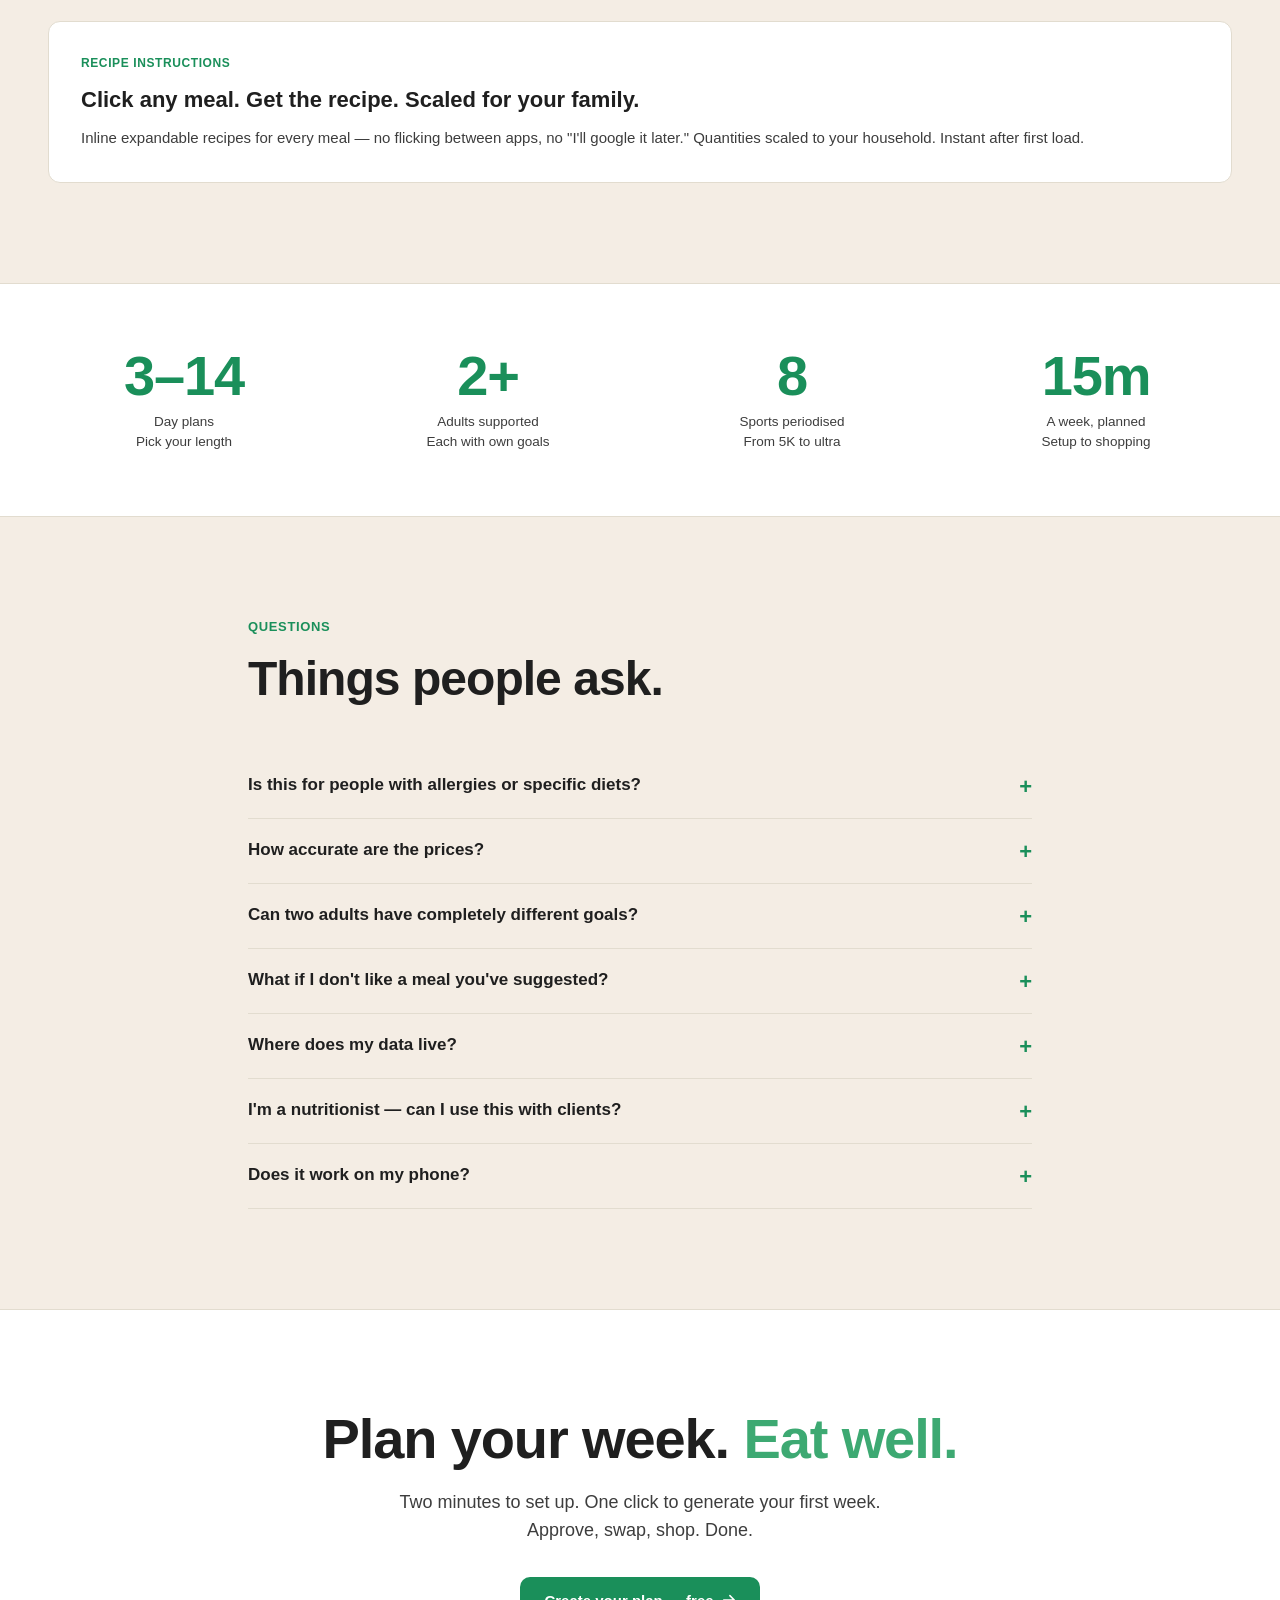
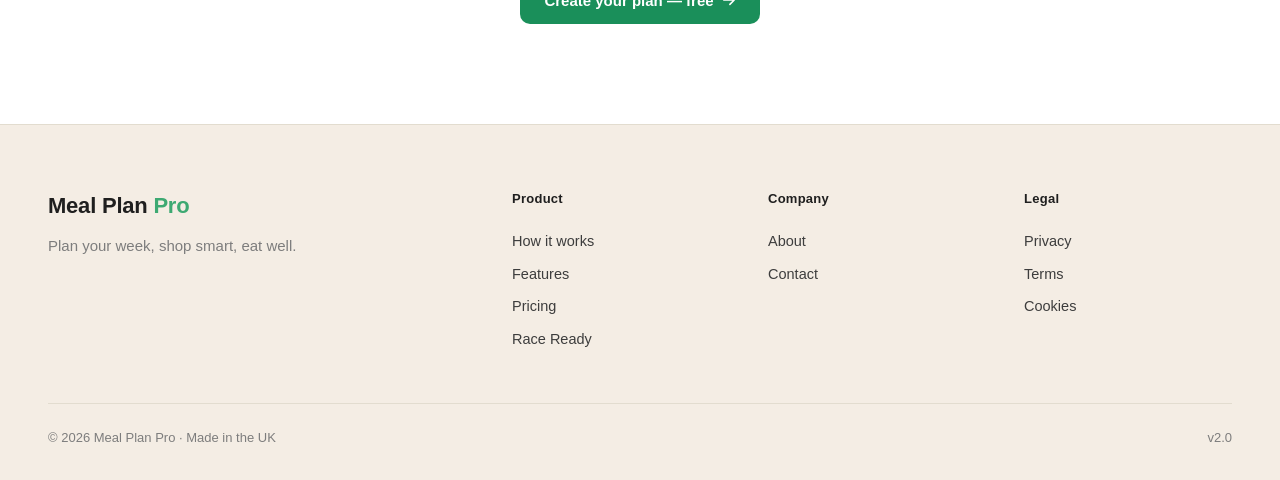
==== commit ef3cff4d: "Add files via upload Overwrite existing files" ====
--- a/index.html
+++ b/index.html
@@ -780,6 +780,7 @@
     <a href="#problem">Why us</a>
     <a href="how-it-works.html">How it works</a>
     <a href="#features">Features</a>
+    <a href="pricing.html">Pricing</a>
     <a href="about.html">About</a>
     <a href="https://meal-plan-frontend-4tsb.onrender.com" class="btn-primary">Start free</a>
   </nav>
@@ -1111,7 +1112,8 @@
       <h5>Product</h5>
       <a href="how-it-works.html">How it works</a>
       <a href="#features">Features</a>
-      
+      <a href="pricing.html">Pricing</a>
+      <a href="pricing.html#race-ready">Race Ready</a>
     </div>
     <div class="footer-col">
       <h5>Company</h5>
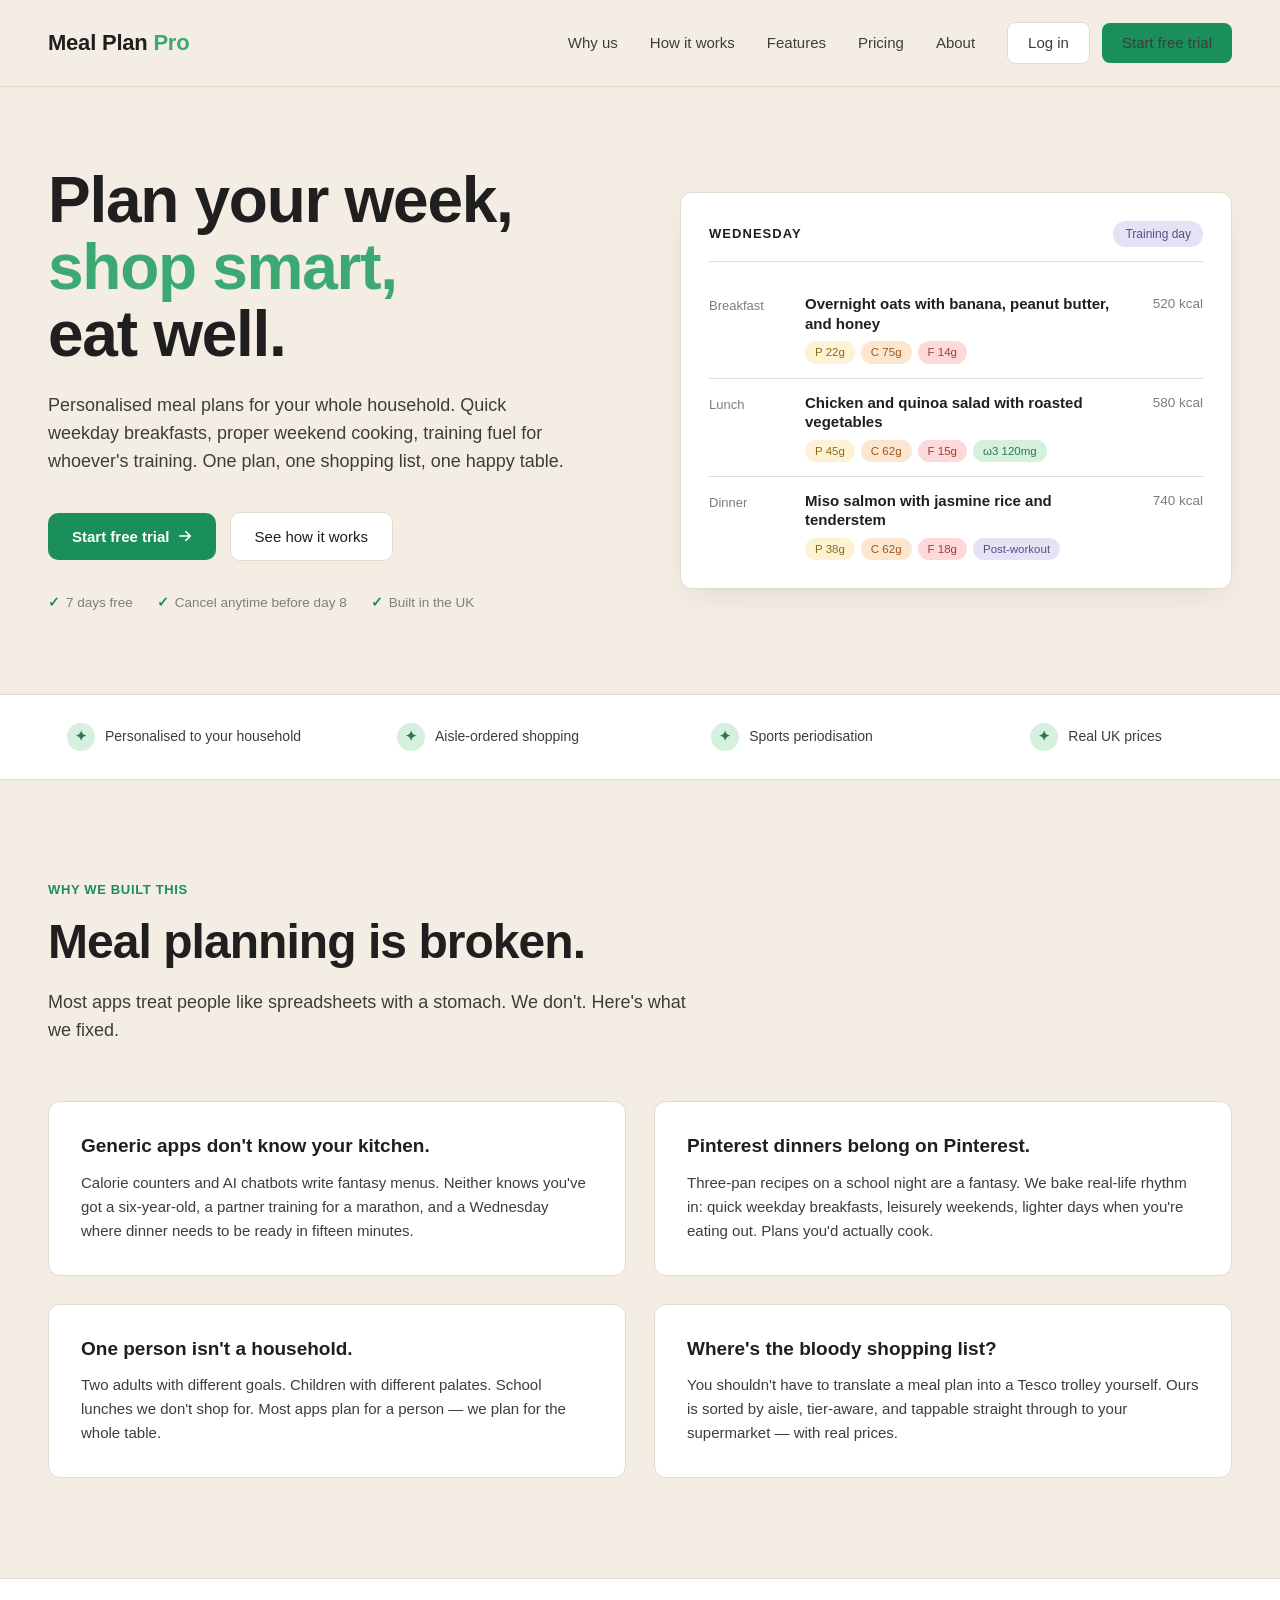
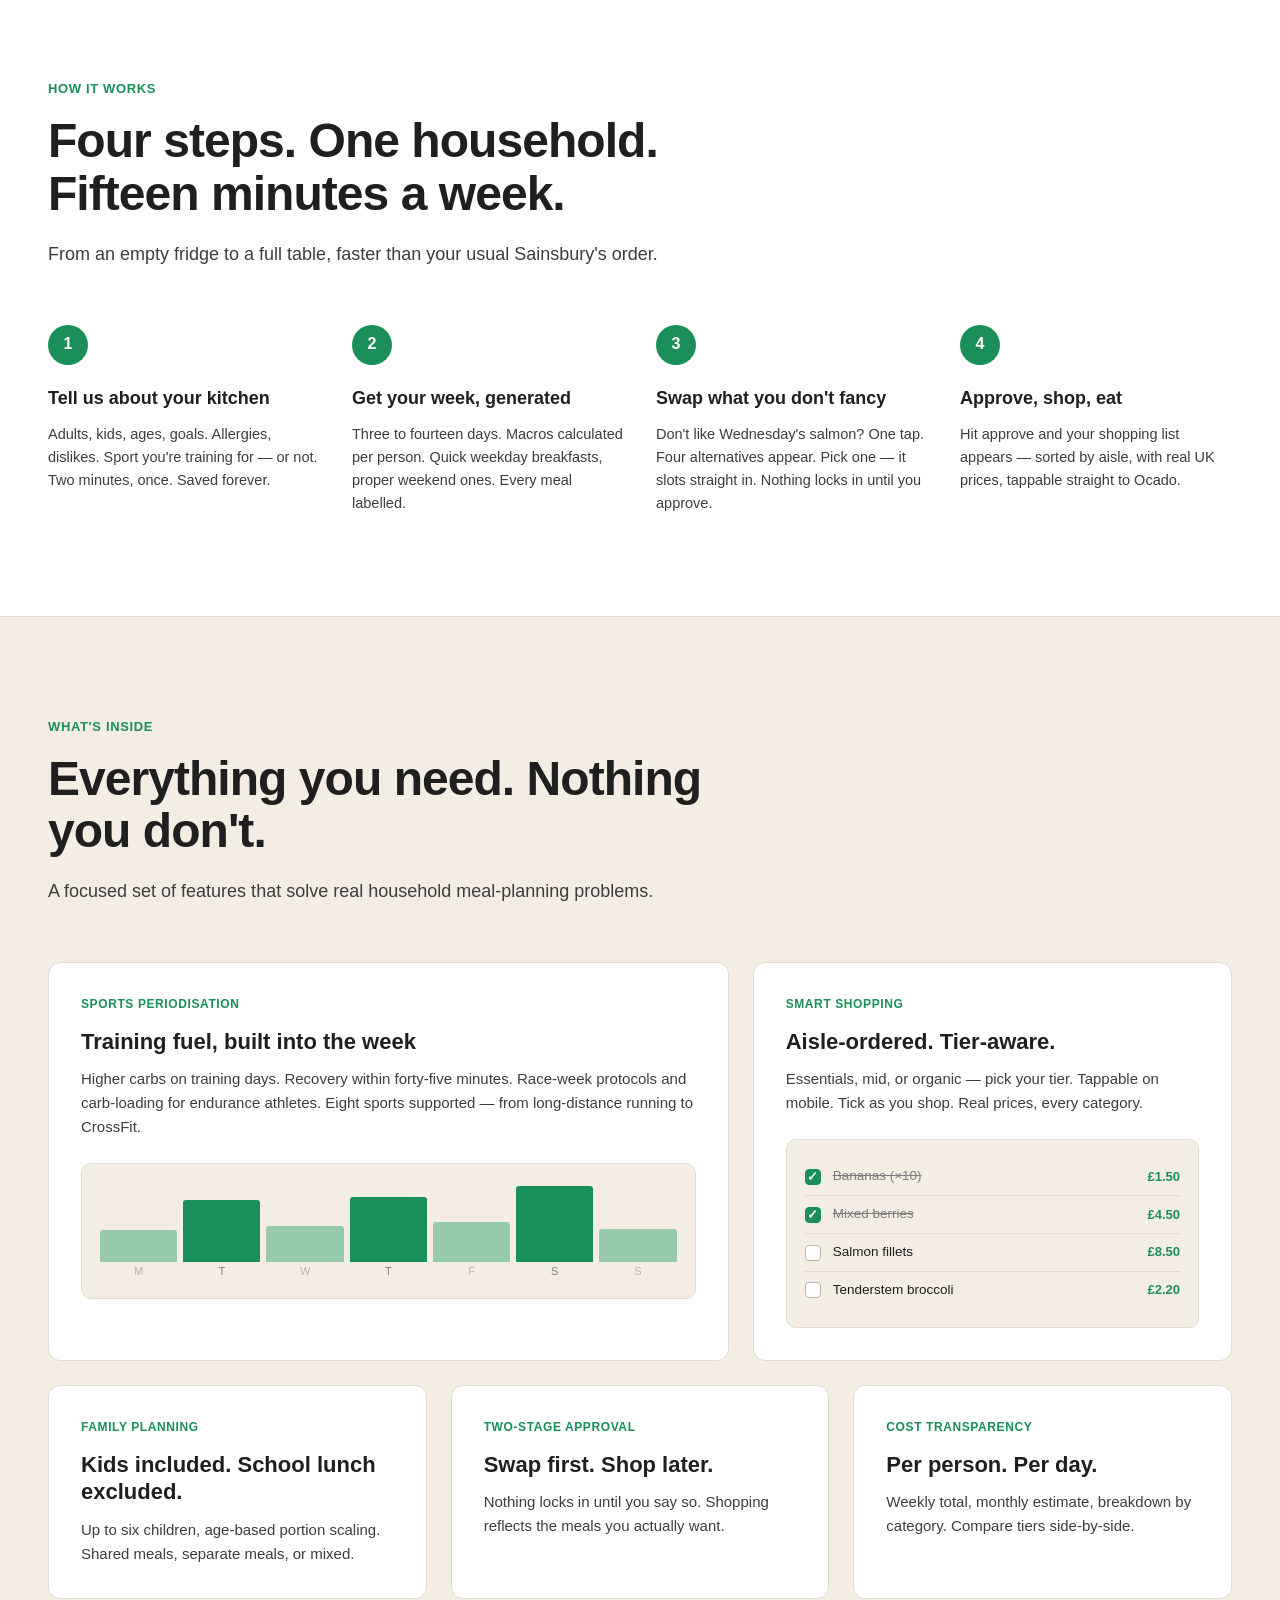
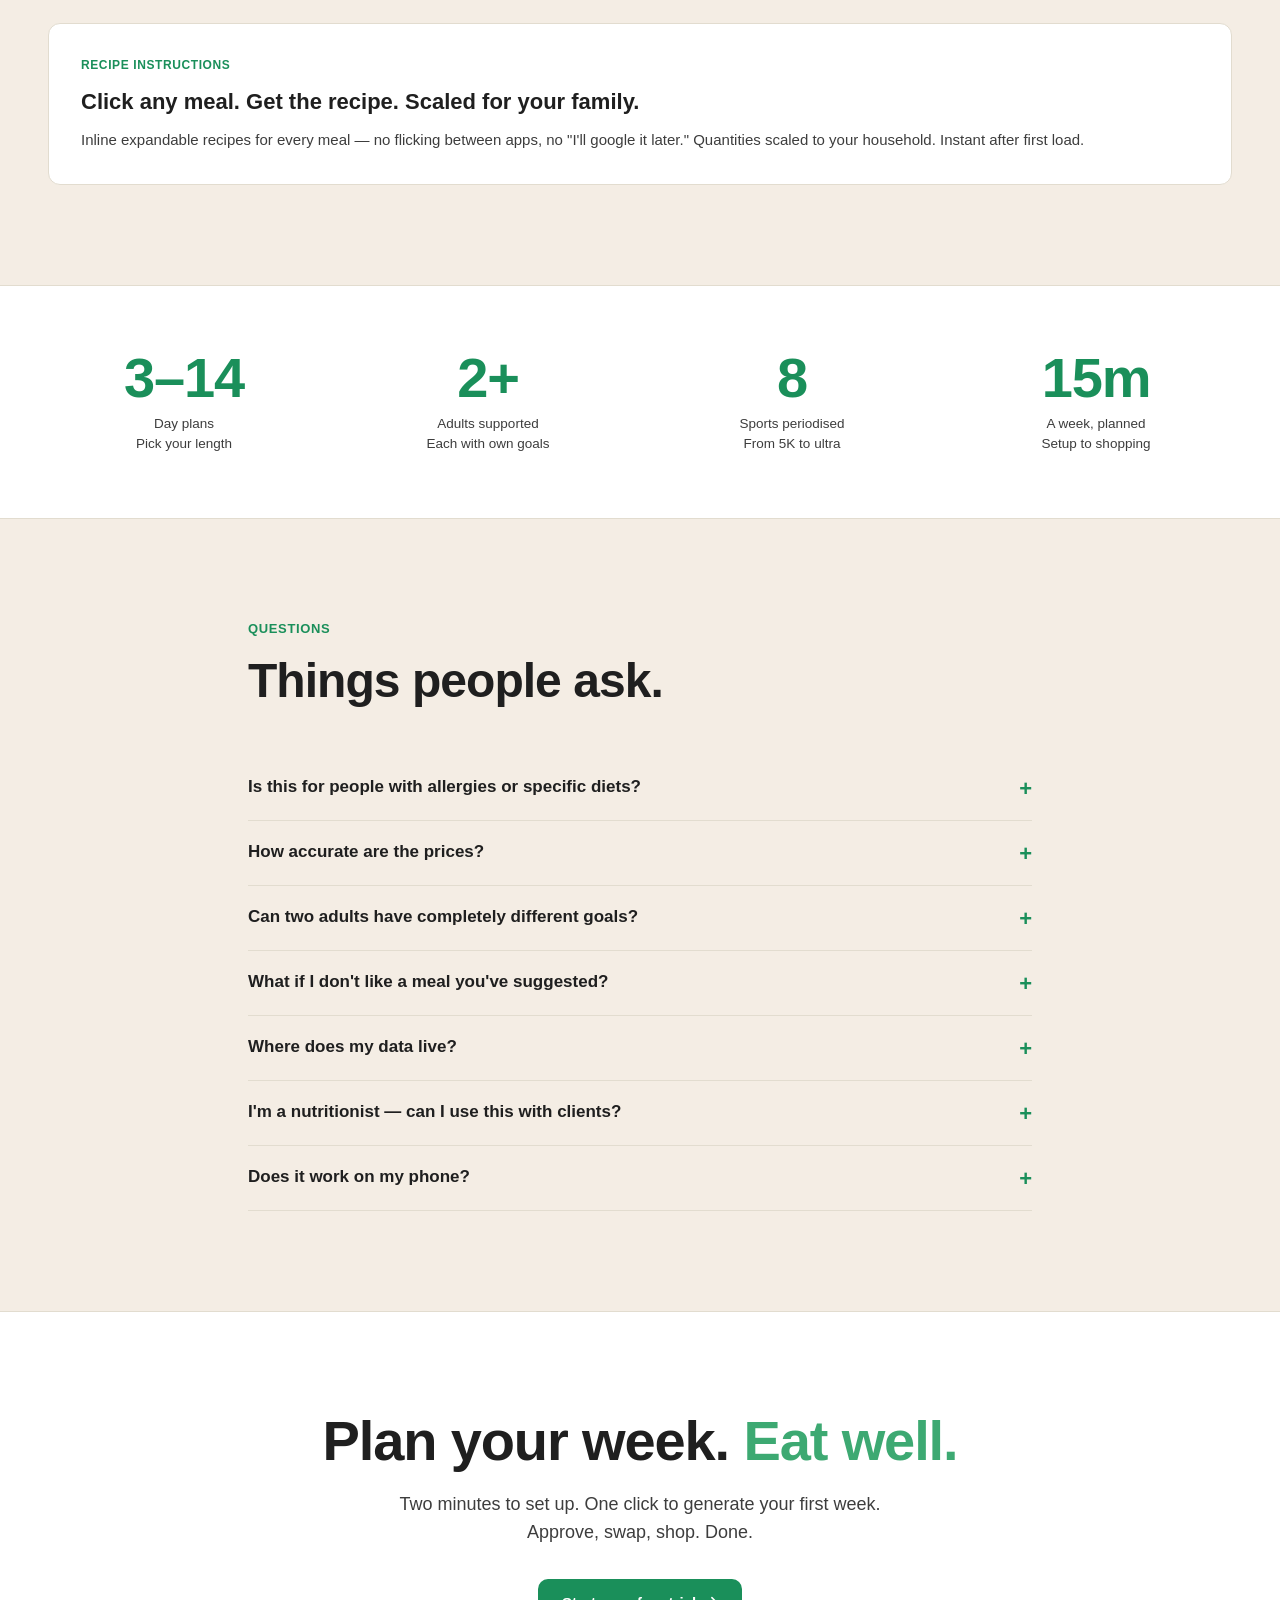
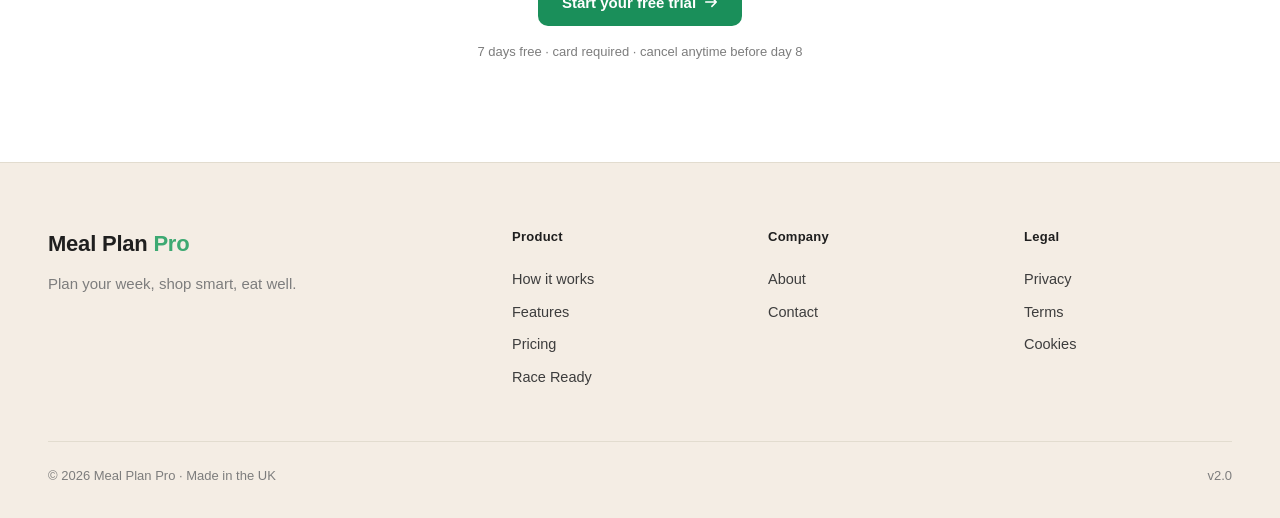
==== commit b79acb63: "Add files via upload Update pricing buttons" ====
--- a/index.html
+++ b/index.html
@@ -69,6 +69,12 @@
     align-items: center;
   }
 
+  .nav-links .btn-secondary + .btn-primary,
+  .nav-links .btn-primary + .btn-secondary,
+  .nav-links .nav-login + .btn-primary {
+    margin-left: -20px;
+  }
+
   .nav-links a {
     color: var(--ink-soft);
     text-decoration: none;
@@ -679,6 +685,12 @@
     max-width: 540px;
     margin-left: auto;
     margin-right: auto;
+  }
+
+  .cta-microcopy {
+    margin-top: 16px;
+    font-size: 13px;
+    color: var(--grey);
   }
 
   /* FOOTER */
@@ -782,7 +794,8 @@
     <a href="#features">Features</a>
     <a href="pricing.html">Pricing</a>
     <a href="about.html">About</a>
-    <a href="https://meal-plan-frontend-4tsb.onrender.com" class="btn-primary">Start free</a>
+    <a href="https://meal-plan-frontend-4tsb.onrender.com" class="btn-secondary nav-login">Log in</a>
+    <a href="register.html?plan=everyday" class="btn-primary">Start free trial</a>
   </nav>
 </header>
 
@@ -793,8 +806,8 @@
       Personalised meal plans for your whole household. Quick weekday breakfasts, proper weekend cooking, training fuel for whoever's training. One plan, one shopping list, one happy table.
     </p>
     <div class="hero-cta-row">
-      <a href="https://meal-plan-frontend-4tsb.onrender.com" class="btn-primary lg">
-        Generate your first plan
+      <a href="register.html?plan=everyday" class="btn-primary lg">
+        Start free trial
         <svg width="14" height="14" viewBox="0 0 16 16" fill="none">
           <path d="M2 8h12M9 3l5 5-5 5" stroke="currentColor" stroke-width="1.8" stroke-linecap="round" stroke-linejoin="round"/>
         </svg>
@@ -802,8 +815,8 @@
       <a href="how-it-works.html" class="btn-secondary lg">See how it works</a>
     </div>
     <div class="hero-trust">
-      <span>No credit card required</span>
-      <span>Cancel anytime</span>
+      <span>7 days free</span>
+      <span>Cancel anytime before day 8</span>
       <span>Built in the UK</span>
     </div>
   </div>
@@ -1093,12 +1106,13 @@
   <div class="cta-inner">
     <h2>Plan your week. <span class="accent">Eat well.</span></h2>
     <p>Two minutes to set up. One click to generate your first week. Approve, swap, shop. Done.</p>
-    <a href="https://meal-plan-frontend-4tsb.onrender.com" class="btn-primary lg">
-      Create your plan — free
+    <a href="register.html?plan=everyday" class="btn-primary lg">
+      Start your free trial
       <svg width="14" height="14" viewBox="0 0 16 16" fill="none">
         <path d="M2 8h12M9 3l5 5-5 5" stroke="currentColor" stroke-width="1.8" stroke-linecap="round" stroke-linejoin="round"/>
       </svg>
     </a>
+    <div class="cta-microcopy">7 days free · card required · cancel anytime before day 8</div>
   </div>
 </section>
 
